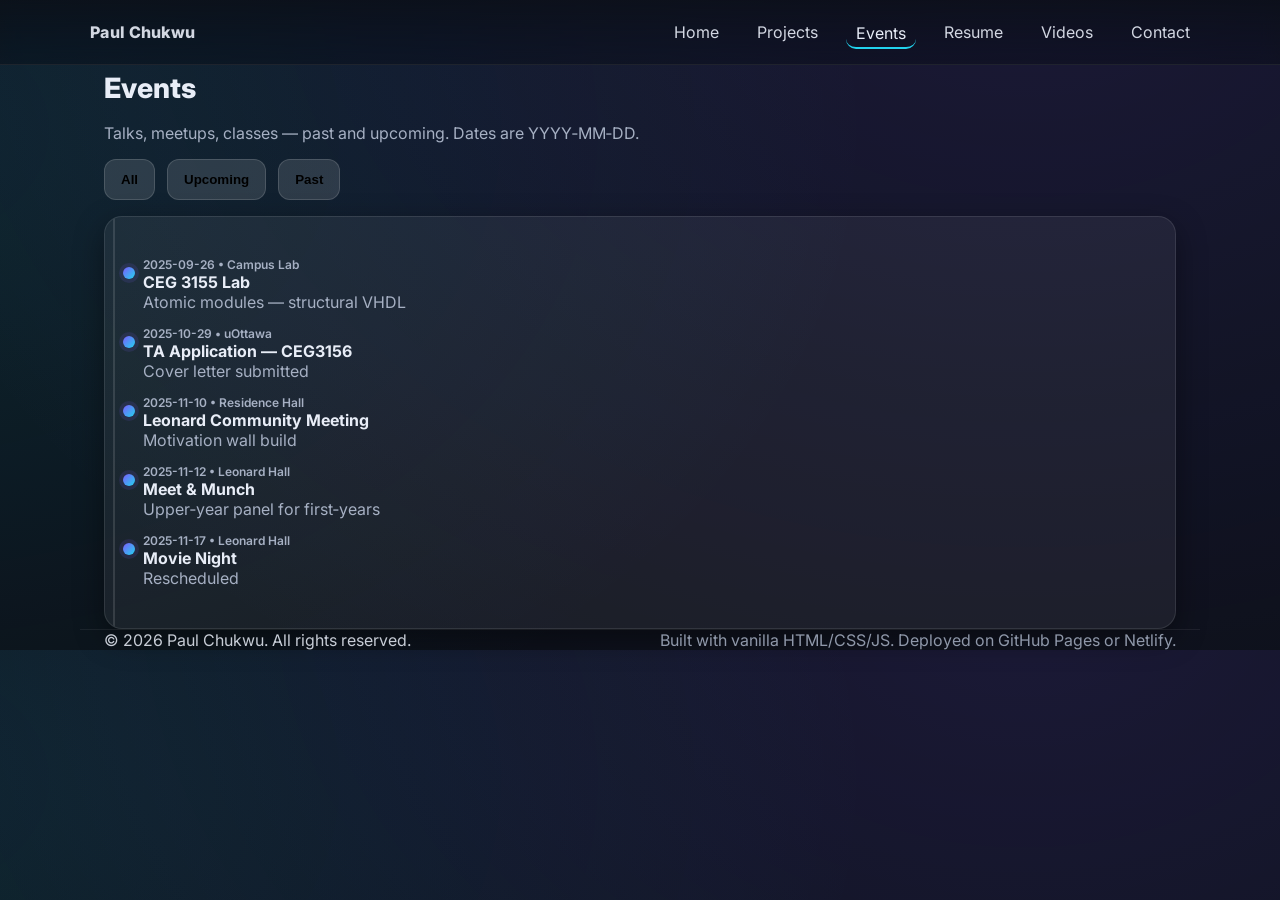
==== events.html @ cbbdbb0c "Add files via upload" ====
<!DOCTYPE html>
<html lang="en">
<head>
  <meta charset="utf-8" />
  <meta name="viewport" content="width=device-width, initial-scale=1" />
  <title>Paul Chukwu — Events</title>
  <meta name="description" content="Talks, meetups, classes — past and upcoming." />
  <link rel="preconnect" href="https://fonts.googleapis.com">
  <link rel="preconnect" href="https://fonts.gstatic.com" crossorigin>
  <link href="https://fonts.googleapis.com/css2?family=Inter:wght@300;400;500;600;700;800;900&display=swap" rel="stylesheet">
  <link rel="stylesheet" href="styles.css">
</head>
<body>
  <nav class="nav">
    <div class="container nav-inner">
<a class="brand" href="index.html" aria-label="Paul Chukwu — Home">
  <img class="logo" src="assets/Logo/PaulsLogo.png" alt="" />
  <span>Paul Chukwu</span>
</a>
      <div class="nav-links">
        <a href="index.html" data-tab="home">Home</a>
        <a href="projects.html" data-tab="projects">Projects</a>
        <a href="events.html" data-tab="events">Events</a>
        <a href="resume.html" data-tab="resume">Resume</a>
        <a href="videos.html" data-tab="videos">Videos</a>
        <a class="cta" href="mailto:paul.chukwu@example.com">Contact</a>
      </div>
    </div>
  </nav>

<section class="container">
  <h2 class="section-title">Events</h2>
  <p class="muted">Talks, meetups, classes — past and upcoming. Dates are YYYY‑MM‑DD.</p>
  <div style="display:flex;gap:12px;flex-wrap:wrap;margin:10px 0 16px">
    <button class="btn" id="showAll">All</button>
    <button class="btn" id="showUpcoming">Upcoming</button>
    <button class="btn" id="showPast">Past</button>
  </div>
  <div class="card"><div class="card-inner timeline" id="timeline"></div></div>
</section>

  <footer class="container">
    <div style="display:flex;justify-content:space-between;gap:12px;flex-wrap:wrap">
      <div>© <span id="year"></span> Paul Chukwu. All rights reserved.</div>
      <div class="muted">Built with vanilla HTML/CSS/JS. Deployed on GitHub Pages or Netlify.</div>
    </div>
  </footer>
  <script src="script.js"></script>
</body>
</html>
---- styles.css ----
:root{
  --bg:#0b0f17; --panel:rgba(255,255,255,.06); --panel-strong:rgba(255,255,255,.12);
  --text:#e8edf7; --muted:#a6b0c3; --brand:#7c5cff; --brand2:#22d3ee;
  --radius:18px; --blur:10px; --shadow:0 10px 30px rgba(0,0,0,.4);
}
*{box-sizing:border-box}
body{
  margin:0;
  font-family:Inter,system-ui,-apple-system,Segoe UI,Roboto,Arial,Helvetica,sans-serif;
  color:var(--text);
  background:
    radial-gradient(1200px 900px at 80% -10%, rgba(124,92,255,.14), transparent),
    radial-gradient(1000px 700px at -10% 20%, rgba(34,211,238,.12), transparent),
    var(--bg);
}
.container{max-width:1120px;margin-inline:auto;padding:0 24px}
a{color:inherit;text-decoration:none}

/* NAV */
.nav{
  position:sticky;top:0;z-index:40;
  backdrop-filter:saturate(140%) blur(var(--blur));
  background:linear-gradient(180deg, rgba(11,15,23,.85), rgba(11,15,23,.55));
  border-bottom:1px solid rgba(255,255,255,.08);
}
.nav-inner{display:flex;align-items:center;justify-content:space-between;padding:14px 0}
.brand{display:flex;gap:12px;align-items:center;font-weight:800;letter-spacing:.3px}
.logo{
  width:36px;height:36px;border-radius:12px;
  background:linear-gradient(135deg,var(--brand),var(--brand2));
  box-shadow:inset 0 0 20px rgba(255,255,255,.18),0 6px 16px rgba(124,92,255,.35)
}
.nav-links{display:flex;gap:18px;align-items:center}
.nav a{opacity:.9}
.nav a.active{
  opacity:1;
  border-bottom:2px solid var(--brand2);
  padding-bottom:4px;
}

/* Nav tabs hover highlight + focus */
.nav-links a{
  padding:8px 10px;
  border-radius:10px;
  transition:background .18s ease, color .18s ease, transform .18s ease;
}
.nav-links a:hover,
.nav-links a:focus-visible{
  background:rgba(255,255,255,.10);
}

/* LAYOUT */
.hero{padding:64px 0 40px}
.card{
  background:var(--panel);
  border:1px solid rgba(255,255,255,.10);
  border-radius:var(--radius);
  box-shadow:var(--shadow);
  overflow:hidden
}
.card-inner{padding:26px}
.pill{
  display:inline-flex;gap:8px;align-items:center;padding:8px 12px;border-radius:999px;
  background:rgba(124,92,255,.15);border:1px solid rgba(124,92,255,.35);font-weight:600;color:#d9d3ff
}
.big-title{font-size:42px;line-height:1.1;margin:14px 0 10px;font-weight:900}
.muted{color:var(--muted)}
section{scroll-margin-top:80px;padding:30px 0}
.section-title{font-size:28px;margin:6px 0 18px;font-weight:800}
.grid{display:grid;gap:18px}

/* BUTTONS (with hover effects) */
.btn{
  padding:12px 16px;
  border-radius:12px;
  border:1px solid rgba(255,255,255,.14);
  background:var(--panel-strong);
  font-weight:700;
  transition:
    transform .18s ease,
    box-shadow .18s ease,
    backgroun .18s ease,
    border-color .18s ease,
    filter .18s ease;
}
.btn.primary{
  background:linear-gradient(135deg,var(--brand),var(--brand2));
  color:#081018;border:none
}
.btn:hover,
.btn:focus-visible{
  transform:translateY(-2px);
  box-shadow:0 12px 28px rgba(124,92,255,.30);
  border-color:rgba(255,255,255,.25);
}
.btn:not(.primary):hover,
.btn:not(.primary):focus-visible{
  background:rgba(255,255,255,.16);
}
.btn.primary:hover,
.btn.primary:focus-visible{
  filter:saturate(1.12) brightness(1.06);
  box-shadow:0 16px 34px rgba(124,92,255,.38);
}
/* Keyboard focus ring for buttons & tabs */
.btn:focus-visible,
.nav-links a:focus-visible{
  outline:2px solid var(--brand2);
  outline-offset:2px;
}

/* Optional: group hover for button strips */
.btn-strip{
  border-radius:14px;
  transition:background .18s ease, box-shadow .18s ease, padding .18s ease;
  padding:0;
}
.btn-strip:hover{
  background:rgba(255,255,255,.06);
  box-shadow:inset 0 0 0 1px rgba(255,255,255,.10);
  padding:8px;
}
.btn-strip:hover .btn{ transform:translateY(-1px); }

/* PROJECTS */
.project-grid{grid-template-columns:repeat(3,minmax(0,1fr))}
.project .media{
  aspect-ratio:16/10;
  background:linear-gradient(135deg, rgba(124,92,255,.25), rgba(34,211,238,.22));
  border-bottom:1px solid rgba(255,255,255,.08)
}
.tag{
  font-size:12px;padding:6px 10px;border-radius:999px;
  background:rgba(255,255,255,.08);border:1px solid rgba(255,255,255,.10);margin-right:8px
}

/* EVENTS (timeline) */
.timeline{position:relative;padding-left:20px}
.timeline:before{
  content:"";position:absolute;left:8px;top:0;bottom:0;width:2px;background:rgba(255,255,255,.12)
}
.event{position:relative;margin:14px 0;padding-left:18px}
.event:before{
  content:"";position:absolute;left:-2px;top:10px;width:12px;height:12px;border-radius:50%;
  background:linear-gradient(135deg,var(--brand),var(--brand2));
  box-shadow:0 0 0 4px rgba(124,92,255,.12)
}
.event .when{font-size:12px;color:var(--muted);font-weight:600}

/* RESUME */
.two-col{display:grid;grid-template-columns:1.2fr .8fr;gap:18px}
.resume-list{display:grid;gap:10px}
.resume-item{
  padding:14px;border-radius:14px;background:var(--panel);border:1px solid rgba(255,255,255,.12)
}


/* VIDEO */
.video-wrap{
  position:relative;aspect-ratio:16/9;border-radius:16px;overflow:hidden;border:1px solid rgba(255,255,255,.12)
}
.video-wrap iframe{width:100%;height:100%;border:0}

/* FOOTER */
footer{opacity:.85;padding:28px 0;border-top:1px solid rgba(255,255,255,.08)}

/* RESPONSIVE */
@media (max-width:980px){
  .two-col{grid-template-columns:1fr}
  .project-grid{grid-template-columns:repeat(2,minmax(0,1fr))}
  .big-title{font-size:36px}
}
@media (max-width:640px){
  .project-grid{grid-template-columns:1fr}
  .big-title{font-size:32px}
}
/* === Skills page padding tweaks === */
.skills-page .card-inner { padding: 40px; }            /* was 26px */
.skills-page .resume-item { padding: 1px; }
.skills-page .resume-item { padding-top: 10px; } 
.skills-page .resume-item { padding-bottom: 15px; }            /* was 14px */
.skills-page .section-title { padding-top: 10px; }       /* add space above title */
.skills-page section { padding: 40px 0; }               /* top/bottom for each section */
.skills-page .btn-strip { padding: 12px; }              /* the button group under hero */
.skills-page .muted { padding: 4px 0; }   

.skills-page #interests .card-inner { padding: 28px;  }
.skills-page #skills .resume-item{ padding-left: 15px; }
.skills-page #skills .card-inner { padding: 28px;  }
.skills-page #interests .resume-item{ padding: 2px; font-size: 40px;  }
.skills-page #interests .resume-list{ padding: 28px; font-size: 50px;  }
.skills-page #interests .resume-list{ padding: 28px; font-size: 50px;  }
.skills-page #skills .muted{ padding-top: 15px; }
.skills-page #awards .resume-item{ padding-left:  15px; }
.skills-page #awards .resume-item{ padding-top:  15px; }
.skills-page #contact .card-inner { padding: 18px;  }
.skills-page #contact .resume-item{ padding:  15px; }



.flex-container {
  display: flex;
  flex-wrap: wrap; /* Allows items to wrap to new lines */
  justify-content: space-around; /* Distributes space around items */
  align-items: flex-start; /* Aligns items at the start of the cross axis */
}

.flex-item {
  flex: 1 1 200px; /* shorthand for flex-grow, flex-shrink, flex-basis */
  /* This means items can grow, shrink, and have a preferred width of 200px */
  padding: 15px;
  margin: 10px;
  background-color: lightblue;
  text-align: center;
}
.project-card {
  display: block;          /* makes the whole card clickable */
  text-decoration: none;   /* optional: remove underline */
  cursor: pointer;
}
/* Header layout already looks good; just style the brand/logo */
.brand {
  display: inline-flex;
  align-items: center;
  gap: 10px;
  text-decoration: none;     /* remove underline on the brand link */
  color: inherit;            /* keep your current text color */
}

.logo {
  height: 32px;              /* adjust as needed (24–48px is common) */
  width: auto;
  display: block;
}

/* Optional: shrink on very small screens */
@media (max-width: 420px) {
  .logo { height: 28px; }
  .brand span { font-size: 0.95rem; font-weight: 700; }
}
.gymPhotos {
  height: 300px;              /* adjust as needed (24–48px is common) */
  width: auto;
  display: block;
}

/* Optional: shrink on very small screens */
@media (max-width: 100px) {
  .gymPhotos { height: 30px; }
  .brand span { font-size: 1rem; font-weight: 100; }
}
.gym-Container{
  display: flex;
  justify-content: flex-start;
  flex-wrap: wrap;            /* allow items to wrap instead of overflowing */
  gap: 16px;
  width: 100%;                /* stay within the parent width */
  min-width: 0;               /* important for flex children to shrink */
}

/* Children: allow shrinking and set a base size */
.gym-Container > * {
  flex: 1 1 300px;            /* grows, shrinks, preferred width */
  min-width: 0;               /* prevents overflow from long content */
}

/* Hide any `.title` that has no text/content */
.resume-item .title:empty { display: none; }

/* Also kill default margins so anchors/divs with .title don’t add spacing */
.resume-item .title { margin: 0; }
/* Thumbnail container */
.media {
  aspect-ratio: 16 / 9;     /* consistent card height */
  width: 100%;
  overflow: hidden;
  border-radius: 10px;
  background: #0c0c0c;      /* fallback while loading */
}

/* Image fills and crops nicely */
.project-img {
  width: 100%;
  height: 100%;
  display: block;
  object-fit: cover;
  object-position: center;
  transition: transform .25s ease;
}

/* subtle hover polish (optional) */
.card.project:hover .project-img { transform: scale(1.02); }
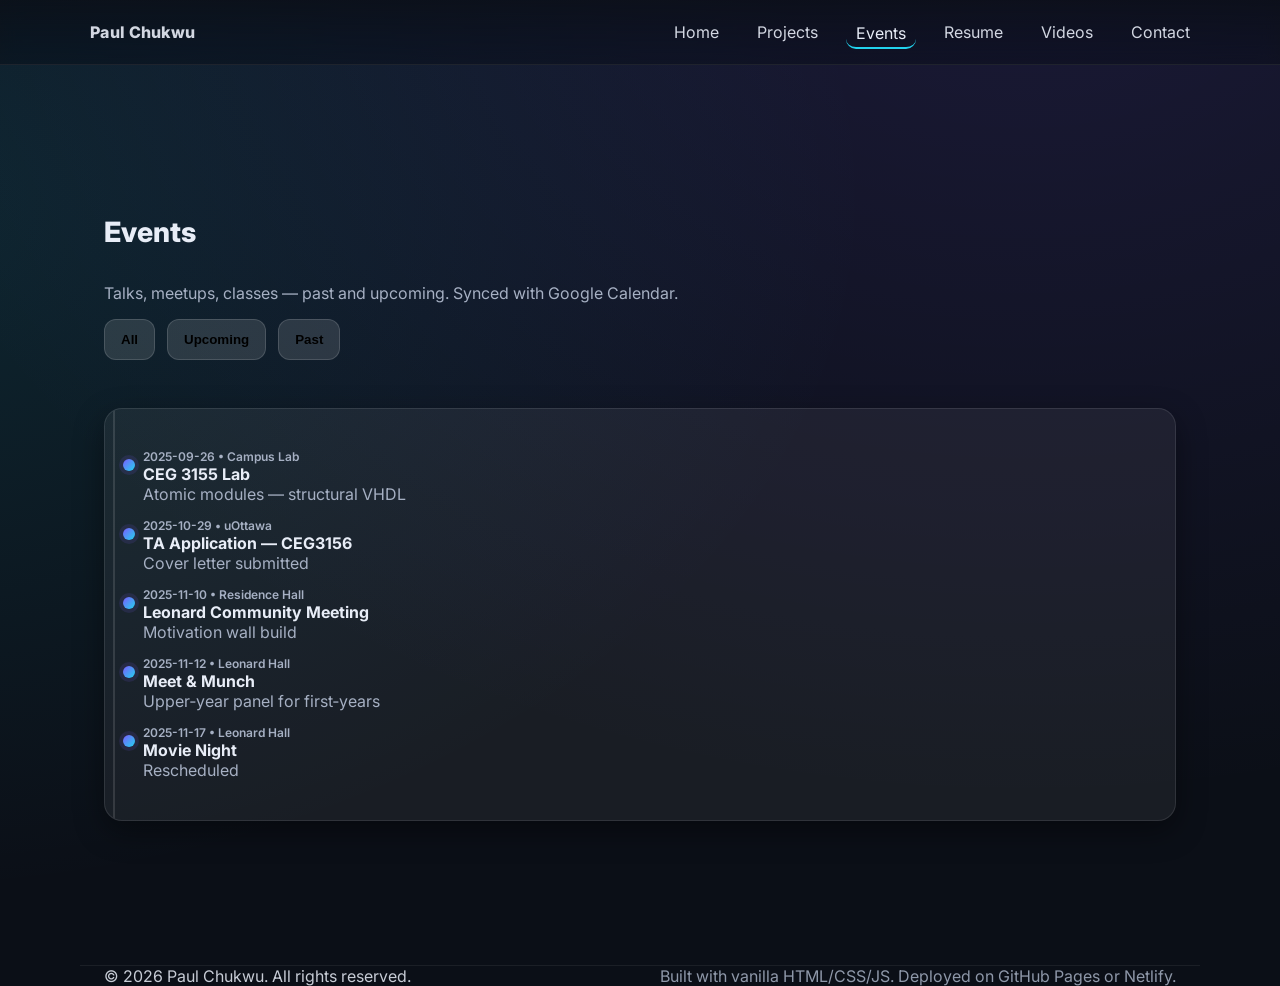
==== commit 631af17a: "Add files via upload" ====
--- a/events.html
+++ b/events.html
@@ -9,6 +9,7 @@
   <link rel="preconnect" href="https://fonts.gstatic.com" crossorigin>
   <link href="https://fonts.googleapis.com/css2?family=Inter:wght@300;400;500;600;700;800;900&display=swap" rel="stylesheet">
   <link rel="stylesheet" href="styles.css">
+  <script src="https://apis.google.com/js/client.js"></script>
 </head>
 <body>
   <nav class="nav">
@@ -30,13 +31,15 @@
 
 <section class="container">
   <h2 class="section-title">Events</h2>
-  <p class="muted">Talks, meetups, classes — past and upcoming. Dates are YYYY‑MM‑DD.</p>
-  <div style="display:flex;gap:12px;flex-wrap:wrap;margin:10px 0 16px">
+  <p class="muted">Talks, meetups, classes — past and upcoming. Synced with Google Calendar.</p>
+  <div class="filter-controls">
     <button class="btn" id="showAll">All</button>
     <button class="btn" id="showUpcoming">Upcoming</button>
     <button class="btn" id="showPast">Past</button>
   </div>
-  <div class="card"><div class="card-inner timeline" id="timeline"></div></div>
+  <div class="card"><div class="card-inner timeline" id="timeline">
+    <div class="loading-spinner">Loading events...</div>
+  </div></div>
 </section>
 
   <footer class="container">
@@ -46,5 +49,6 @@
     </div>
   </footer>
   <script src="script.js"></script>
+  <script src="calendar.js"></script>
 </body>
 </html>
--- a/styles.css
+++ b/styles.css
@@ -51,7 +51,13 @@
 }
 
 /* LAYOUT */
-.hero{padding:64px 0 40px}
+.hero{
+  min-height:100vh;
+  display:flex;
+  align-items:center;
+  justify-content:center;
+  padding:80px 0;
+}
 .card{
   background:var(--panel);
   border:1px solid rgba(255,255,255,.10);
@@ -66,7 +72,14 @@
 }
 .big-title{font-size:42px;line-height:1.1;margin:14px 0 10px;font-weight:900}
 .muted{color:var(--muted)}
-section{scroll-margin-top:80px;padding:30px 0}
+section{
+  scroll-margin-top:80px;
+  min-height:100vh;
+  display:flex;
+  flex-direction:column;
+  justify-content:center;
+  padding:80px 0;
+}
 .section-title{font-size:28px;margin:6px 0 18px;font-weight:800}
 .grid{display:grid;gap:18px}
 
@@ -124,15 +137,69 @@
 .btn-strip:hover .btn{ transform:translateY(-1px); }
 
 /* PROJECTS */
-.project-grid{grid-template-columns:repeat(3,minmax(0,1fr))}
-.project .media{
-  aspect-ratio:16/10;
-  background:linear-gradient(135deg, rgba(124,92,255,.25), rgba(34,211,238,.22));
-  border-bottom:1px solid rgba(255,255,255,.08)
-}
-.tag{
-  font-size:12px;padding:6px 10px;border-radius:999px;
-  background:rgba(255,255,255,.08);border:1px solid rgba(255,255,255,.10);margin-right:8px
+.projects-section {
+  display: flex;
+  flex-direction: column;
+  justify-content: center;
+  min-height: 100vh;
+  padding: 80px 0;
+  scroll-margin-top: 80px;
+}
+
+.projects-header {
+  margin-bottom: 40px;
+}
+
+.filter-controls {
+  display: flex;
+  gap: 12px;
+  flex-wrap: wrap;
+  margin-bottom: 48px;
+}
+
+.project-grid {
+  grid-template-columns: repeat(3, minmax(0, 1fr));
+  gap: 24px;
+}
+
+.project {
+  transition: all 0.3s ease;
+  display: flex;
+  flex-direction: column;
+  height: 100%;
+}
+
+.project:hover {
+  transform: translateY(-4px);
+  border-color: rgba(255, 255, 255, 0.20);
+  background: var(--panel-strong);
+}
+
+.project .media {
+  aspect-ratio: 16/10;
+  background: linear-gradient(135deg, rgba(124,92,255,.25), rgba(34,211,238,.22));
+  border-bottom: 1px solid rgba(255,255,255,.08);
+  flex-shrink: 0;
+}
+
+.project .body {
+  flex-grow: 1;
+  display: flex;
+  flex-direction: column;
+}
+
+.project .body .muted {
+  flex-grow: 1;
+}
+
+.tag {
+  font-size: 11px;
+  padding: 6px 10px;
+  border-radius: 999px;
+  background: rgba(255,255,255,.08);
+  border: 1px solid rgba(255,255,255,.10);
+  margin-right: 8px;
+  white-space: nowrap;
 }
 
 /* EVENTS (timeline) */
@@ -163,17 +230,23 @@
 .video-wrap iframe{width:100%;height:100%;border:0}
 
 /* FOOTER */
-footer{opacity:.85;padding:28px 0;border-top:1px solid rgba(255,255,255,.08)}
+footer{
+  opacity:.85;
+  padding:28px 0;
+  border-top:1px solid rgba(255,255,255,.08)
+}
 
 /* RESPONSIVE */
 @media (max-width:980px){
   .two-col{grid-template-columns:1fr}
-  .project-grid{grid-template-columns:repeat(2,minmax(0,1fr))}
+  .project-grid{grid-template-columns:repeat(2,minmax(0,1fr));gap:20px}
   .big-title{font-size:36px}
 }
 @media (max-width:640px){
-  .project-grid{grid-template-columns:1fr}
+  .project-grid{grid-template-columns:1fr;gap:16px}
   .big-title{font-size:32px}
+  .projects-section { padding: 60px 0; }
+  .filter-controls { margin-bottom: 32px; }
 }
 /* === Skills page padding tweaks === */
 .skills-page .card-inner { padding: 40px; }            /* was 26px */
@@ -265,10 +338,66 @@
   min-width: 0;               /* prevents overflow from long content */
 }
 
+/* === GALLERY SECTION (About Me) === */
+.gallery-grid {
+  display: grid;
+  gap: 32px;
+  width: 100%;
+}
+
+.gallery-section {
+  background: var(--panel);
+  border: 1px solid rgba(255, 255, 255, 0.10);
+  border-radius: var(--radius);
+  padding: 24px;
+  transition: all 0.3s ease;
+}
+
+.gallery-section:hover {
+  background: var(--panel-strong);
+  border-color: rgba(255, 255, 255, 0.15);
+}
+
+.gallery-title {
+  font-size: 18px;
+  font-weight: 700;
+  margin: 0 0 16px 0;
+  color: var(--text);
+}
+
+.photo-grid {
+  display: grid;
+  grid-template-columns: repeat(auto-fit, minmax(200px, 1fr));
+  gap: 12px;
+  width: 100%;
+}
+
+.photo-item {
+  position: relative;
+  aspect-ratio: 1 / 1;
+  overflow: hidden;
+  border-radius: 12px;
+  background: rgba(0, 0, 0, 0.4);
+  border: 1px solid rgba(255, 255, 255, 0.08);
+}
+
+.photo-item img {
+  width: 100%;
+  height: 100%;
+  object-fit: cover;
+  object-position: center;
+  display: block;
+  transition: transform 0.3s ease;
+}
+
+.photo-item:hover img {
+  transform: scale(1.05);
+}
+
 /* Hide any `.title` that has no text/content */
 .resume-item .title:empty { display: none; }
 
-/* Also kill default margins so anchors/divs with .title don’t add spacing */
+/* Also kill default margins so anchors/divs with .title don't add spacing */
 .resume-item .title { margin: 0; }
 /* Thumbnail container */
 .media {
@@ -291,3 +420,233 @@
 
 /* subtle hover polish (optional) */
 .card.project:hover .project-img { transform: scale(1.02); }
+
+/* === PROJECT DETAIL PAGE STYLES === */
+.project-header {
+  margin-bottom: 24px;
+}
+
+.project-header h1 {
+  margin-bottom: 12px;
+}
+
+.feature-list {
+  list-style: none;
+  padding: 0;
+  margin: 12px 0;
+}
+
+.feature-list li {
+  padding: 8px 0;
+  padding-left: 24px;
+  position: relative;
+  color: var(--text);
+}
+
+.feature-list li:before {
+  content: "→";
+  position: absolute;
+  left: 0;
+  color: var(--brand2);
+  font-weight: bold;
+}
+
+.tech-stack {
+  display: grid;
+  grid-template-columns: repeat(auto-fit, minmax(160px, 1fr));
+  gap: 16px;
+  margin: 16px 0;
+}
+
+.tech-item {
+  padding: 16px;
+  background: rgba(255, 255, 255, 0.04);
+  border: 1px solid rgba(255, 255, 255, 0.08);
+  border-radius: 10px;
+  text-align: center;
+}
+
+.tech-item strong {
+  display: block;
+  margin-bottom: 8px;
+  color: var(--brand2);
+}
+
+.challenge-item {
+  margin-bottom: 8px;
+}
+
+.challenge-item h4 {
+  margin: 0 0 8px 0;
+  color: var(--text);
+  font-size: 16px;
+}
+
+.results-grid {
+  display: grid;
+  grid-template-columns: repeat(auto-fit, minmax(140px, 1fr));
+  gap: 20px;
+  margin: 16px 0;
+}
+
+.result-item {
+  text-align: center;
+  padding: 20px;
+  background: linear-gradient(135deg, rgba(124,92,255,.08), rgba(34,211,238,.08));
+  border: 1px solid rgba(255, 255, 255, 0.08);
+  border-radius: 12px;
+  transition: all 0.3s ease;
+}
+
+.result-item:hover {
+  background: linear-gradient(135deg, rgba(124,92,255,.15), rgba(34,211,238,.15));
+  border-color: rgba(255, 255, 255, 0.12);
+}
+
+.result-number {
+  font-size: 28px;
+  font-weight: 900;
+  background: linear-gradient(135deg, var(--brand), var(--brand2));
+  -webkit-background-clip: text;
+  -webkit-text-fill-color: transparent;
+  background-clip: text;
+  margin-bottom: 8px;
+}
+
+.result-label {
+  font-size: 12px;
+  color: var(--muted);
+  font-weight: 600;
+  text-transform: uppercase;
+  letter-spacing: 0.5px;
+}
+
+/* === IMAGE MODAL === */
+.modal {
+  display: none;
+  position: fixed;
+  z-index: 1000;
+  left: 0;
+  top: 0;
+  width: 100%;
+  height: 100%;
+  background: rgba(11, 15, 23, 0.95);
+  -webkit-backdrop-filter: blur(4px);
+  backdrop-filter: blur(4px);
+  animation: fadeIn 0.2s ease;
+}
+
+@keyframes fadeIn {
+  from { opacity: 0; }
+  to { opacity: 1; }
+}
+
+.modal-content {
+  margin: auto;
+  display: block;
+  width: 90%;
+  max-width: 900px;
+  max-height: 85vh;
+  object-fit: contain;
+  position: absolute;
+  top: 50%;
+  left: 50%;
+  transform: translate(-50%, -50%);
+  border-radius: 12px;
+  box-shadow: 0 20px 60px rgba(0,0,0,0.6);
+  animation: zoomIn 0.3s ease;
+}
+
+@keyframes zoomIn {
+  from {
+    transform: translate(-50%, -50%) scale(0.9);
+    opacity: 0;
+  }
+  to {
+    transform: translate(-50%, -50%) scale(1);
+    opacity: 1;
+  }
+}
+
+#caption {
+  margin: auto;
+  display: block;
+  width: 90%;
+  max-width: 900px;
+  text-align: center;
+  color: var(--muted);
+  padding: 16px;
+  position: absolute;
+  bottom: 20px;
+  left: 50%;
+  transform: translateX(-50%);
+}
+
+.modal-close {
+  position: absolute;
+  top: 20px;
+  right: 32px;
+  color: var(--text);
+  font-size: 40px;
+  font-weight: bold;
+  cursor: pointer;
+  transition: color 0.2s ease;
+  z-index: 1001;
+}
+
+.modal-close:hover,
+.modal-close:focus {
+  color: var(--brand2);
+}
+
+.photo-item.clickable img {
+  cursor: pointer;
+  transition: all 0.3s ease;
+}
+
+.photo-item.clickable:hover img {
+  transform: scale(1.08);
+  box-shadow: 0 10px 30px rgba(124,92,255,0.3);
+}
+
+/* === VIDEO GALLERY === */
+.video-gallery {
+  display: grid;
+  grid-template-columns: repeat(auto-fit, minmax(300px, 1fr));
+  gap: 20px;
+  width: 100%;
+}
+
+.video-item {
+  position: relative;
+  overflow: hidden;
+  border-radius: 12px;
+  background: rgba(0, 0, 0, 0.4);
+  border: 1px solid rgba(255, 255, 255, 0.08);
+  transition: all 0.3s ease;
+}
+
+.video-item:hover {
+  border-color: rgba(255, 255, 255, 0.15);
+  background: rgba(0, 0, 0, 0.6);
+}
+
+.video-item video {
+  width: 100%;
+  height: auto;
+  display: block;
+}
+
+/* === LOADING SPINNER === */
+.loading-spinner {
+  text-align: center;
+  padding: 40px 20px;
+  color: var(--muted);
+  font-weight: 500;
+  animation: pulse 1.5s ease-in-out infinite;
+}
+
+@keyframes pulse {
+  0%, 100% { opacity: 0.6; }
+  50% { opacity: 1; }
+}
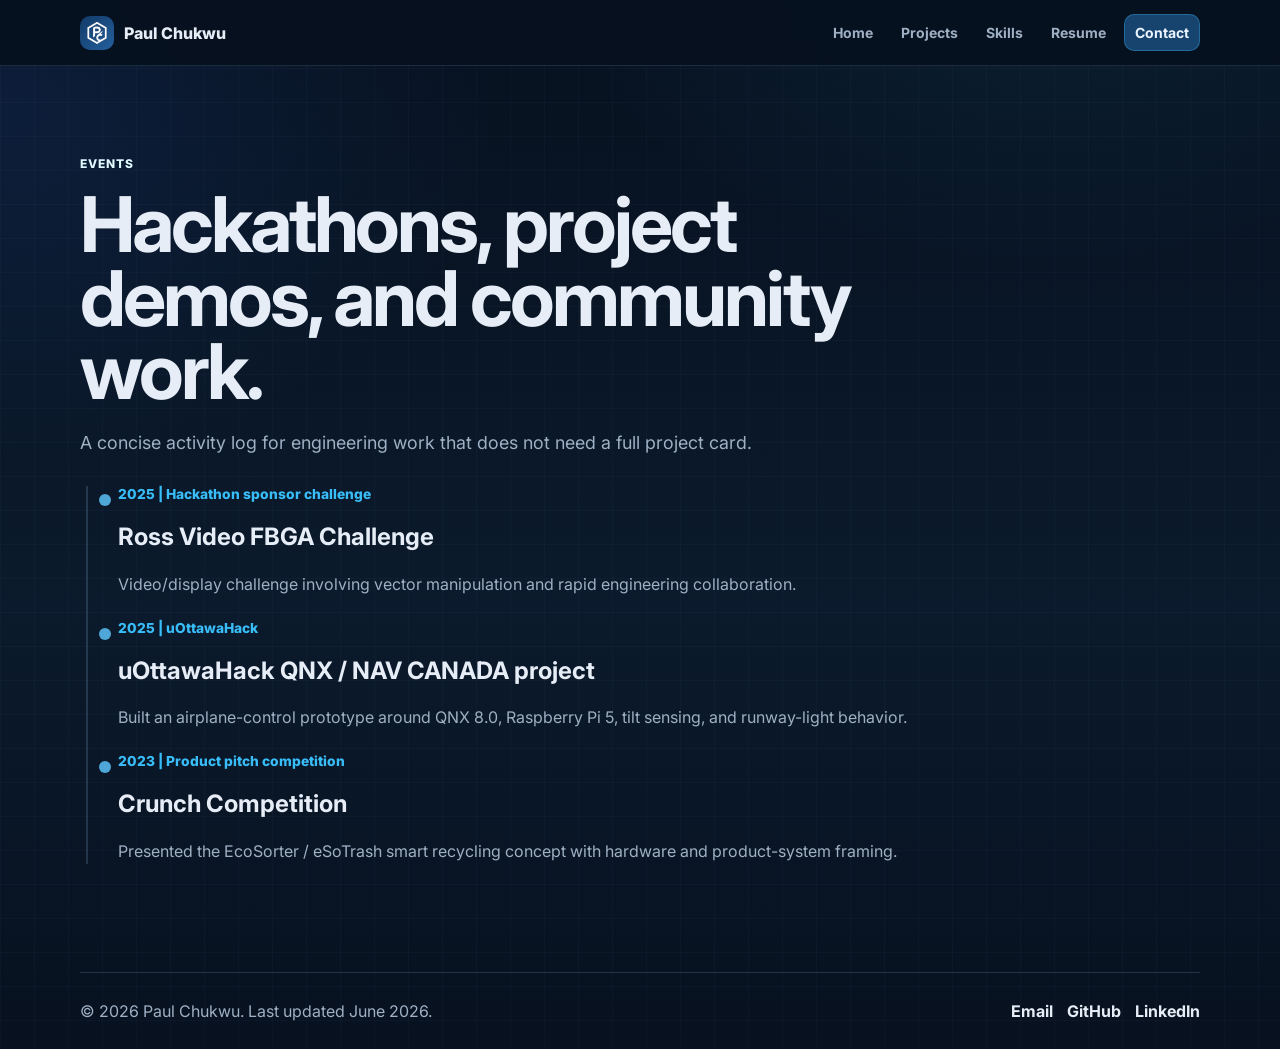
==== commit d2fb920c: "new Update" ====
--- a/events.html
+++ b/events.html
@@ -3,52 +3,51 @@
 <head>
   <meta charset="utf-8" />
   <meta name="viewport" content="width=device-width, initial-scale=1" />
-  <title>Paul Chukwu — Events</title>
-  <meta name="description" content="Talks, meetups, classes — past and upcoming." />
+  <title>Paul Chukwu | Events</title>
+  <meta name="description" content="Selected talks, hackathons, community events, and engineering activities for Paul Chukwu." />
   <link rel="preconnect" href="https://fonts.googleapis.com">
   <link rel="preconnect" href="https://fonts.gstatic.com" crossorigin>
   <link href="https://fonts.googleapis.com/css2?family=Inter:wght@300;400;500;600;700;800;900&display=swap" rel="stylesheet">
   <link rel="stylesheet" href="styles.css">
-  <script src="https://apis.google.com/js/client.js"></script>
 </head>
 <body>
   <nav class="nav">
     <div class="container nav-inner">
-<a class="brand" href="index.html" aria-label="Paul Chukwu — Home">
-  <img class="logo" src="assets/Logo/PaulsLogo.png" alt="" />
-  <span>Paul Chukwu</span>
-</a>
-      <div class="nav-links">
+      <a class="brand" href="index.html" aria-label="Paul Chukwu home">
+        <img class="logo" src="assets/Logo/PaulsLogo.png" alt="" />
+        <span>Paul Chukwu</span>
+      </a>
+      <div class="nav-links" aria-label="Primary navigation">
         <a href="index.html" data-tab="home">Home</a>
         <a href="projects.html" data-tab="projects">Projects</a>
-        <a href="events.html" data-tab="events">Events</a>
+        <a href="skills.html" data-tab="skills">Skills</a>
         <a href="resume.html" data-tab="resume">Resume</a>
-        <a href="videos.html" data-tab="videos">Videos</a>
-        <a class="cta" href="mailto:paul.chukwu@example.com">Contact</a>
+        <a class="cta" href="mailto:paul.chukwu.official@gmail.com">Contact</a>
       </div>
     </div>
   </nav>
 
-<section class="container">
-  <h2 class="section-title">Events</h2>
-  <p class="muted">Talks, meetups, classes — past and upcoming. Synced with Google Calendar.</p>
-  <div class="filter-controls">
-    <button class="btn" id="showAll">All</button>
-    <button class="btn" id="showUpcoming">Upcoming</button>
-    <button class="btn" id="showPast">Past</button>
-  </div>
-  <div class="card"><div class="card-inner timeline" id="timeline">
-    <div class="loading-spinner">Loading events...</div>
-  </div></div>
-</section>
+  <main>
+    <section class="container">
+      <div class="section-heading">
+        <span class="eyebrow">Events</span>
+        <h1 class="big-title">Hackathons, project demos, and community work.</h1>
+        <p class="lead">A concise activity log for engineering work that does not need a full project card.</p>
+      </div>
+      <div class="timeline professional-timeline" id="timeline"></div>
+    </section>
+  </main>
 
   <footer class="container">
-    <div style="display:flex;justify-content:space-between;gap:12px;flex-wrap:wrap">
-      <div>© <span id="year"></span> Paul Chukwu. All rights reserved.</div>
-      <div class="muted">Built with vanilla HTML/CSS/JS. Deployed on GitHub Pages or Netlify.</div>
+    <div class="footer-inner">
+      <div>&copy; <span id="year"></span> Paul Chukwu. Last updated June 2026.</div>
+      <div class="footer-links">
+        <a href="mailto:paul.chukwu.official@gmail.com">Email</a>
+        <a href="https://github.com/skubzy" target="_blank" rel="noopener">GitHub</a>
+        <a href="https://www.linkedin.com/in/paul-chukwu-a49b9a227/" target="_blank" rel="noopener">LinkedIn</a>
+      </div>
     </div>
   </footer>
   <script src="script.js"></script>
-  <script src="calendar.js"></script>
 </body>
 </html>
--- a/styles.css
+++ b/styles.css
@@ -1,652 +1,578 @@
-
-:root{
-  --bg:#0b0f17; --panel:rgba(255,255,255,.06); --panel-strong:rgba(255,255,255,.12);
-  --text:#e8edf7; --muted:#a6b0c3; --brand:#7c5cff; --brand2:#22d3ee;
-  --radius:18px; --blur:10px; --shadow:0 10px 30px rgba(0,0,0,.4);
-}
-*{box-sizing:border-box}
-body{
-  margin:0;
-  font-family:Inter,system-ui,-apple-system,Segoe UI,Roboto,Arial,Helvetica,sans-serif;
-  color:var(--text);
+:root {
+  --bg: #07111f;
+  --bg2: #0b1a2c;
+  --panel: rgba(10, 30, 50, 0.72);
+  --panel-strong: rgba(15, 43, 70, 0.86);
+  --line: rgba(130, 169, 205, 0.22);
+  --text: #e6edf6;
+  --muted: #9fb0c4;
+  --brand: #2f6fed;
+  --brand2: #38bdf8;
+  --success: #66d9c4;
+  --radius: 14px;
+  --shadow: 0 18px 48px rgba(0, 0, 0, 0.42);
+}
+
+* { box-sizing: border-box; }
+
+html { scroll-behavior: smooth; }
+
+body {
+  margin: 0;
+  font-family: Inter, system-ui, -apple-system, BlinkMacSystemFont, "Segoe UI", sans-serif;
+  color: var(--text);
   background:
-    radial-gradient(1200px 900px at 80% -10%, rgba(124,92,255,.14), transparent),
-    radial-gradient(1000px 700px at -10% 20%, rgba(34,211,238,.12), transparent),
-    var(--bg);
-}
-.container{max-width:1120px;margin-inline:auto;padding:0 24px}
-a{color:inherit;text-decoration:none}
-
-/* NAV */
-.nav{
-  position:sticky;top:0;z-index:40;
-  backdrop-filter:saturate(140%) blur(var(--blur));
-  background:linear-gradient(180deg, rgba(11,15,23,.85), rgba(11,15,23,.55));
-  border-bottom:1px solid rgba(255,255,255,.08);
-}
-.nav-inner{display:flex;align-items:center;justify-content:space-between;padding:14px 0}
-.brand{display:flex;gap:12px;align-items:center;font-weight:800;letter-spacing:.3px}
-.logo{
-  width:36px;height:36px;border-radius:12px;
-  background:linear-gradient(135deg,var(--brand),var(--brand2));
-  box-shadow:inset 0 0 20px rgba(255,255,255,.18),0 6px 16px rgba(124,92,255,.35)
-}
-.nav-links{display:flex;gap:18px;align-items:center}
-.nav a{opacity:.9}
-.nav a.active{
-  opacity:1;
-  border-bottom:2px solid var(--brand2);
-  padding-bottom:4px;
-}
-
-/* Nav tabs hover highlight + focus */
-.nav-links a{
-  padding:8px 10px;
-  border-radius:10px;
-  transition:background .18s ease, color .18s ease, transform .18s ease;
-}
+    linear-gradient(rgba(130, 169, 205, 0.035) 1px, transparent 1px),
+    linear-gradient(90deg, rgba(130, 169, 205, 0.035) 1px, transparent 1px),
+    radial-gradient(900px 620px at 82% -10%, rgba(56, 189, 248, 0.10), transparent 60%),
+    radial-gradient(860px 620px at 0% 10%, rgba(47, 111, 237, 0.12), transparent 58%),
+    linear-gradient(180deg, var(--bg) 0%, var(--bg2) 58%, #07111f 100%);
+  background-size: 34px 34px, 34px 34px, auto, auto, auto;
+}
+
+a { color: inherit; text-decoration: none; }
+
+code {
+  color: #c8ecff;
+  background: rgba(56, 189, 248, 0.10);
+  border-radius: 6px;
+  padding: 2px 6px;
+}
+
+.container {
+  width: min(1120px, calc(100% - 40px));
+  margin-inline: auto;
+}
+
+.nav {
+  position: sticky;
+  top: 0;
+  z-index: 50;
+  border-bottom: 1px solid rgba(130, 169, 205, 0.18);
+  background: rgba(7, 17, 31, 0.92);
+  backdrop-filter: blur(14px);
+}
+
+.nav-inner {
+  display: flex;
+  align-items: center;
+  justify-content: space-between;
+  gap: 20px;
+  padding: 14px 0;
+}
+
+.brand {
+  display: inline-flex;
+  align-items: center;
+  gap: 10px;
+  font-weight: 800;
+}
+
+.logo {
+  width: 34px;
+  height: 34px;
+  border-radius: 10px;
+  object-fit: contain;
+  background: linear-gradient(135deg, #123a68, #245f9c);
+}
+
+.nav-links {
+  display: flex;
+  align-items: center;
+  gap: 8px;
+  flex-wrap: wrap;
+}
+
+.nav-links a {
+  color: var(--muted);
+  padding: 9px 10px;
+  border-radius: 10px;
+  font-weight: 700;
+  font-size: 14px;
+}
+
 .nav-links a:hover,
-.nav-links a:focus-visible{
-  background:rgba(255,255,255,.10);
-}
-
-/* LAYOUT */
-.hero{
-  min-height:100vh;
-  display:flex;
-  align-items:center;
-  justify-content:center;
-  padding:80px 0;
-}
-.card{
-  background:var(--panel);
-  border:1px solid rgba(255,255,255,.10);
-  border-radius:var(--radius);
-  box-shadow:var(--shadow);
-  overflow:hidden
-}
-.card-inner{padding:26px}
-.pill{
-  display:inline-flex;gap:8px;align-items:center;padding:8px 12px;border-radius:999px;
-  background:rgba(124,92,255,.15);border:1px solid rgba(124,92,255,.35);font-weight:600;color:#d9d3ff
-}
-.big-title{font-size:42px;line-height:1.1;margin:14px 0 10px;font-weight:900}
-.muted{color:var(--muted)}
-section{
-  scroll-margin-top:80px;
-  min-height:100vh;
-  display:flex;
-  flex-direction:column;
-  justify-content:center;
-  padding:80px 0;
-}
-.section-title{font-size:28px;margin:6px 0 18px;font-weight:800}
-.grid{display:grid;gap:18px}
-
-/* BUTTONS (with hover effects) */
-.btn{
-  padding:12px 16px;
-  border-radius:12px;
-  border:1px solid rgba(255,255,255,.14);
-  background:var(--panel-strong);
-  font-weight:700;
-  transition:
-    transform .18s ease,
-    box-shadow .18s ease,
-    backgroun .18s ease,
-    border-color .18s ease,
-    filter .18s ease;
-}
-.btn.primary{
-  background:linear-gradient(135deg,var(--brand),var(--brand2));
-  color:#081018;border:none
-}
-.btn:hover,
-.btn:focus-visible{
-  transform:translateY(-2px);
-  box-shadow:0 12px 28px rgba(124,92,255,.30);
-  border-color:rgba(255,255,255,.25);
-}
-.btn:not(.primary):hover,
-.btn:not(.primary):focus-visible{
-  background:rgba(255,255,255,.16);
-}
-.btn.primary:hover,
-.btn.primary:focus-visible{
-  filter:saturate(1.12) brightness(1.06);
-  box-shadow:0 16px 34px rgba(124,92,255,.38);
-}
-/* Keyboard focus ring for buttons & tabs */
-.btn:focus-visible,
-.nav-links a:focus-visible{
-  outline:2px solid var(--brand2);
-  outline-offset:2px;
-}
-
-/* Optional: group hover for button strips */
-.btn-strip{
-  border-radius:14px;
-  transition:background .18s ease, box-shadow .18s ease, padding .18s ease;
-  padding:0;
-}
-.btn-strip:hover{
-  background:rgba(255,255,255,.06);
-  box-shadow:inset 0 0 0 1px rgba(255,255,255,.10);
-  padding:8px;
-}
-.btn-strip:hover .btn{ transform:translateY(-1px); }
-
-/* PROJECTS */
-.projects-section {
-  display: flex;
-  flex-direction: column;
-  justify-content: center;
-  min-height: 100vh;
-  padding: 80px 0;
-  scroll-margin-top: 80px;
-}
-
-.projects-header {
-  margin-bottom: 40px;
-}
-
-.filter-controls {
-  display: flex;
+.nav-links a:focus-visible,
+.nav-links a.active {
+  color: var(--text);
+  background: rgba(255, 255, 255, 0.08);
+}
+
+.nav-links .cta {
+  color: #eaf5ff;
+  background: #17446f;
+  border: 1px solid rgba(56, 189, 248, 0.32);
+}
+
+main section,
+.hero {
+  padding: 86px 0;
+  scroll-margin-top: 90px;
+}
+
+.hero {
+  min-height: calc(100vh - 64px);
+  display: grid;
+  grid-template-columns: minmax(0, 1.05fr) minmax(320px, 0.95fr);
+  align-items: center;
+  gap: 46px;
+}
+
+.hero-copy { max-width: 720px; }
+
+.pill,
+.eyebrow {
+  display: inline-flex;
+  align-items: center;
+  width: fit-content;
+  color: #dff9ff;
+  font-size: 12px;
+  font-weight: 800;
+  letter-spacing: 0.08em;
+  text-transform: uppercase;
+}
+
+.pill {
+  padding: 8px 12px;
+  border: 1px solid rgba(56, 189, 248, 0.26);
+  border-radius: 999px;
+  background: rgba(8, 47, 73, 0.55);
+}
+
+.big-title {
+  margin: 16px 0 14px;
+  font-size: clamp(2.4rem, 6vw, 4.8rem);
+  line-height: 0.96;
+  letter-spacing: -0.04em;
+}
+
+.section-title {
+  margin: 8px 0 12px;
+  font-size: clamp(1.8rem, 3.8vw, 3rem);
+  line-height: 1.05;
+  letter-spacing: -0.02em;
+}
+
+.lead {
+  color: var(--muted);
+  font-size: 1.12rem;
+  line-height: 1.75;
+}
+
+.muted {
+  color: var(--muted);
+  line-height: 1.65;
+}
+
+.small-note { font-size: 0.92rem; }
+
+.actions {
+  display: flex;
+  align-items: center;
   gap: 12px;
   flex-wrap: wrap;
-  margin-bottom: 48px;
-}
+  margin-top: 22px;
+}
+
+.center-actions { justify-content: center; }
+
+.btn {
+  display: inline-flex;
+  align-items: center;
+  justify-content: center;
+  min-height: 44px;
+  padding: 11px 15px;
+  border: 1px solid var(--line);
+  border-radius: 10px;
+  color: var(--text);
+  background: var(--panel);
+  font-weight: 800;
+  cursor: pointer;
+  transition: transform 0.18s ease, border-color 0.18s ease, background 0.18s ease;
+}
+
+.btn:hover,
+.btn:focus-visible {
+  transform: translateY(-2px);
+  border-color: rgba(34, 211, 238, 0.45);
+  background: var(--panel-strong);
+}
+
+.btn.primary,
+.btn.active-filter {
+  color: #f4f8ff;
+  border-color: transparent;
+  background: linear-gradient(135deg, #245f9c, #1f7a9f);
+}
+
+.hero-visual {
+  position: relative;
+  min-height: 440px;
+  border: 1px solid var(--line);
+  border-radius: 18px;
+  background:
+    linear-gradient(135deg, rgba(15, 43, 70, 0.72), rgba(7, 17, 31, 0.84)),
+    rgba(8, 26, 43, 0.76);
+  overflow: hidden;
+  box-shadow: var(--shadow);
+}
+
+.terminal-card {
+  position: absolute;
+  inset: 34px 30px auto 30px;
+  border: 1px solid rgba(255, 255, 255, 0.16);
+  border-radius: 14px;
+  background: rgba(3, 10, 18, 0.92);
+  overflow: hidden;
+}
+
+.terminal-top {
+  display: flex;
+  gap: 7px;
+  padding: 12px;
+  border-bottom: 1px solid var(--line);
+}
+
+.terminal-top span {
+  width: 10px;
+  height: 10px;
+  border-radius: 999px;
+  background: #5aa7d8;
+}
+
+pre {
+  margin: 0;
+  padding: 22px;
+  white-space: pre-wrap;
+  color: #b8d8ee;
+  line-height: 1.7;
+}
+
+pre code {
+  background: transparent;
+  padding: 0;
+}
+
+.circuit-grid {
+  position: absolute;
+  inset: auto 30px 30px 30px;
+  display: grid;
+  grid-template-columns: repeat(4, 1fr);
+  gap: 16px;
+}
+
+.circuit-grid span {
+  min-height: 54px;
+  border: 1px solid rgba(56, 189, 248, 0.18);
+  border-radius: 10px;
+  background:
+    linear-gradient(90deg, transparent 46%, rgba(56, 189, 248, 0.18) 48%, transparent 52%),
+    linear-gradient(0deg, transparent 46%, rgba(47, 111, 237, 0.16) 48%, transparent 52%),
+    rgba(8, 26, 43, 0.62);
+}
+
+.section-heading {
+  max-width: 780px;
+  margin-bottom: 28px;
+}
+
+.section-compact { padding-block: 72px; }
+
+.about-grid,
+.two-col {
+  display: grid;
+  grid-template-columns: 1.1fr 0.9fr;
+  gap: 24px;
+  align-items: start;
+}
+
+.info-grid {
+  display: grid;
+  grid-template-columns: repeat(4, minmax(0, 1fr));
+  gap: 18px;
+}
+
+.card,
+.resume-item,
+.skill-card,
+.activity-card,
+.contact-panel {
+  border: 1px solid var(--line);
+  border-radius: var(--radius);
+  background: var(--panel);
+  box-shadow: 0 10px 32px rgba(0, 0, 0, 0.28);
+}
+
+.card-inner { padding: 26px; }
+
+.activity-card {
+  padding: 20px;
+}
+
+.activity-card h3 {
+  margin: 10px 0 8px;
+  font-size: 1.08rem;
+}
+
+.activity-card p {
+  margin: 0;
+  color: var(--muted);
+  line-height: 1.65;
+}
+
+.resume-list {
+  display: grid;
+  gap: 12px;
+}
+
+.resume-item {
+  display: grid;
+  gap: 6px;
+  padding: 16px;
+}
+
+.resume-item strong { color: var(--text); }
+.resume-item span { color: var(--muted); line-height: 1.55; }
+
+.grid { display: grid; gap: 22px; }
 
 .project-grid {
   grid-template-columns: repeat(3, minmax(0, 1fr));
-  gap: 24px;
 }
 
 .project {
-  transition: all 0.3s ease;
+  overflow: hidden;
   display: flex;
   flex-direction: column;
+}
+
+.media {
+  aspect-ratio: 16 / 10;
+  overflow: hidden;
+  border-bottom: 1px solid var(--line);
+  background: linear-gradient(135deg, rgba(15, 43, 70, 0.9), rgba(8, 47, 73, 0.78));
+}
+
+.project-img {
+  width: 100%;
   height: 100%;
-}
-
-.project:hover {
-  transform: translateY(-4px);
-  border-color: rgba(255, 255, 255, 0.20);
-  background: var(--panel-strong);
-}
-
-.project .media {
-  aspect-ratio: 16/10;
-  background: linear-gradient(135deg, rgba(124,92,255,.25), rgba(34,211,238,.22));
-  border-bottom: 1px solid rgba(255,255,255,.08);
-  flex-shrink: 0;
-}
-
-.project .body {
-  flex-grow: 1;
-  display: flex;
+  object-fit: cover;
+  display: block;
+}
+
+.project-visual-fallback {
+  display: grid;
+  place-items: center;
+  width: 100%;
+  height: 100%;
+  color: #dff9ff;
+  font-weight: 900;
+}
+
+.project-body {
+  display: flex;
+  flex: 1;
   flex-direction: column;
-}
-
-.project .body .muted {
-  flex-grow: 1;
+  gap: 14px;
+  padding: 18px;
+}
+
+.project h2 {
+  margin: 6px 0 8px;
+  font-size: 1.22rem;
+}
+
+.tag-row {
+  display: flex;
+  gap: 8px;
+  flex-wrap: wrap;
 }
 
 .tag {
-  font-size: 11px;
-  padding: 6px 10px;
+  display: inline-flex;
+  align-items: center;
+  width: fit-content;
+  min-height: 28px;
+  padding: 5px 9px;
+  border: 1px solid rgba(255, 255, 255, 0.12);
   border-radius: 999px;
-  background: rgba(255,255,255,.08);
-  border: 1px solid rgba(255,255,255,.10);
-  margin-right: 8px;
-  white-space: nowrap;
-}
-
-/* EVENTS (timeline) */
-.timeline{position:relative;padding-left:20px}
-.timeline:before{
-  content:"";position:absolute;left:8px;top:0;bottom:0;width:2px;background:rgba(255,255,255,.12)
-}
-.event{position:relative;margin:14px 0;padding-left:18px}
-.event:before{
-  content:"";position:absolute;left:-2px;top:10px;width:12px;height:12px;border-radius:50%;
-  background:linear-gradient(135deg,var(--brand),var(--brand2));
-  box-shadow:0 0 0 4px rgba(124,92,255,.12)
-}
-.event .when{font-size:12px;color:var(--muted);font-weight:600}
-
-/* RESUME */
-.two-col{display:grid;grid-template-columns:1.2fr .8fr;gap:18px}
-.resume-list{display:grid;gap:10px}
-.resume-item{
-  padding:14px;border-radius:14px;background:var(--panel);border:1px solid rgba(255,255,255,.12)
-}
-
-
-/* VIDEO */
-.video-wrap{
-  position:relative;aspect-ratio:16/9;border-radius:16px;overflow:hidden;border:1px solid rgba(255,255,255,.12)
-}
-.video-wrap iframe{width:100%;height:100%;border:0}
-
-/* FOOTER */
-footer{
-  opacity:.85;
-  padding:28px 0;
-  border-top:1px solid rgba(255,255,255,.08)
-}
-
-/* RESPONSIVE */
-@media (max-width:980px){
-  .two-col{grid-template-columns:1fr}
-  .project-grid{grid-template-columns:repeat(2,minmax(0,1fr));gap:20px}
-  .big-title{font-size:36px}
-}
-@media (max-width:640px){
-  .project-grid{grid-template-columns:1fr;gap:16px}
-  .big-title{font-size:32px}
-  .projects-section { padding: 60px 0; }
-  .filter-controls { margin-bottom: 32px; }
-}
-/* === Skills page padding tweaks === */
-.skills-page .card-inner { padding: 40px; }            /* was 26px */
-.skills-page .resume-item { padding: 1px; }
-.skills-page .resume-item { padding-top: 10px; } 
-.skills-page .resume-item { padding-bottom: 15px; }            /* was 14px */
-.skills-page .section-title { padding-top: 10px; }       /* add space above title */
-.skills-page section { padding: 40px 0; }               /* top/bottom for each section */
-.skills-page .btn-strip { padding: 12px; }              /* the button group under hero */
-.skills-page .muted { padding: 4px 0; }   
-
-.skills-page #interests .card-inner { padding: 28px;  }
-.skills-page #skills .resume-item{ padding-left: 15px; }
-.skills-page #skills .card-inner { padding: 28px;  }
-.skills-page #interests .resume-item{ padding: 2px; font-size: 40px;  }
-.skills-page #interests .resume-list{ padding: 28px; font-size: 50px;  }
-.skills-page #interests .resume-list{ padding: 28px; font-size: 50px;  }
-.skills-page #skills .muted{ padding-top: 15px; }
-.skills-page #awards .resume-item{ padding-left:  15px; }
-.skills-page #awards .resume-item{ padding-top:  15px; }
-.skills-page #contact .card-inner { padding: 18px;  }
-.skills-page #contact .resume-item{ padding:  15px; }
-
-
-
-.flex-container {
-  display: flex;
-  flex-wrap: wrap; /* Allows items to wrap to new lines */
-  justify-content: space-around; /* Distributes space around items */
-  align-items: flex-start; /* Aligns items at the start of the cross axis */
-}
-
-.flex-item {
-  flex: 1 1 200px; /* shorthand for flex-grow, flex-shrink, flex-basis */
-  /* This means items can grow, shrink, and have a preferred width of 200px */
-  padding: 15px;
-  margin: 10px;
-  background-color: lightblue;
-  text-align: center;
-}
-.project-card {
-  display: block;          /* makes the whole card clickable */
-  text-decoration: none;   /* optional: remove underline */
-  cursor: pointer;
-}
-/* Header layout already looks good; just style the brand/logo */
-.brand {
-  display: inline-flex;
-  align-items: center;
+  color: #c8ecff;
+  background: rgba(56, 189, 248, 0.08);
+  font-size: 12px;
+  font-weight: 750;
+}
+
+.project-detail {
+  color: var(--muted);
+  font-size: 0.94rem;
+}
+
+.project-detail p { margin: 6px 0 0; }
+.project-detail ul { margin: 8px 0 0; padding-left: 18px; }
+.project-detail li { margin: 6px 0; }
+
+.filter-controls {
+  display: flex;
   gap: 10px;
-  text-decoration: none;     /* remove underline on the brand link */
-  color: inherit;            /* keep your current text color */
-}
-
-.logo {
-  height: 32px;              /* adjust as needed (24–48px is common) */
-  width: auto;
+  flex-wrap: wrap;
+  margin-bottom: 28px;
+}
+
+.timeline {
+  position: relative;
+  padding-left: 20px;
+}
+
+.timeline::before {
+  content: "";
+  position: absolute;
+  inset: 0 auto 0 6px;
+  width: 2px;
+  background: var(--line);
+}
+
+.event {
+  position: relative;
+  margin: 0 0 22px;
+  padding-left: 18px;
+}
+
+.event::before {
+  content: "";
+  position: absolute;
+  left: -1px;
+  top: 8px;
+  width: 12px;
+  height: 12px;
+  border-radius: 50%;
+  background: #4fa7d8;
+}
+
+.event h3 { margin: 5px 0 6px; }
+.event .when { color: var(--brand2); font-size: 0.86rem; font-weight: 800; }
+
+.skill-grid {
+  display: grid;
+  grid-template-columns: repeat(3, minmax(0, 1fr));
+  gap: 18px;
+}
+
+.skill-card { padding: 20px; }
+.skill-card h2,
+.skill-card h3 { margin: 0 0 10px; font-size: 1.1rem; }
+.skill-card p { margin: 0; color: var(--muted); line-height: 1.65; }
+
+.resume-cta {
+  background:
+    linear-gradient(135deg, rgba(14, 116, 144, 0.16), rgba(30, 64, 120, 0.20)),
+    var(--panel);
+}
+
+.contact-panel {
+  display: flex;
+  align-items: center;
+  justify-content: space-between;
+  gap: 30px;
+  padding: 26px;
+}
+
+.video-wrap {
+  aspect-ratio: 16 / 9;
+  overflow: hidden;
+  border: 1px solid var(--line);
+  border-radius: var(--radius);
+}
+
+.video-wrap iframe,
+.video-wrap video {
+  width: 100%;
+  height: 100%;
+  border: 0;
   display: block;
 }
 
-/* Optional: shrink on very small screens */
-@media (max-width: 420px) {
-  .logo { height: 28px; }
-  .brand span { font-size: 0.95rem; font-weight: 700; }
-}
-.gymPhotos {
-  height: 300px;              /* adjust as needed (24–48px is common) */
-  width: auto;
-  display: block;
-}
-
-/* Optional: shrink on very small screens */
-@media (max-width: 100px) {
-  .gymPhotos { height: 30px; }
-  .brand span { font-size: 1rem; font-weight: 100; }
-}
-.gym-Container{
-  display: flex;
-  justify-content: flex-start;
-  flex-wrap: wrap;            /* allow items to wrap instead of overflowing */
+.gallery-grid,
+.photo-grid,
+.tech-stack,
+.results-grid {
+  display: grid;
   gap: 16px;
-  width: 100%;                /* stay within the parent width */
-  min-width: 0;               /* important for flex children to shrink */
-}
-
-/* Children: allow shrinking and set a base size */
-.gym-Container > * {
-  flex: 1 1 300px;            /* grows, shrinks, preferred width */
-  min-width: 0;               /* prevents overflow from long content */
-}
-
-/* === GALLERY SECTION (About Me) === */
-.gallery-grid {
-  display: grid;
-  gap: 32px;
-  width: 100%;
-}
-
-.gallery-section {
-  background: var(--panel);
-  border: 1px solid rgba(255, 255, 255, 0.10);
-  border-radius: var(--radius);
-  padding: 24px;
-  transition: all 0.3s ease;
-}
-
-.gallery-section:hover {
-  background: var(--panel-strong);
-  border-color: rgba(255, 255, 255, 0.15);
-}
-
-.gallery-title {
-  font-size: 18px;
-  font-weight: 700;
-  margin: 0 0 16px 0;
-  color: var(--text);
-}
-
-.photo-grid {
-  display: grid;
-  grid-template-columns: repeat(auto-fit, minmax(200px, 1fr));
-  gap: 12px;
-  width: 100%;
+}
+
+.photo-grid,
+.tech-stack,
+.results-grid {
+  grid-template-columns: repeat(auto-fit, minmax(180px, 1fr));
 }
 
 .photo-item {
-  position: relative;
-  aspect-ratio: 1 / 1;
   overflow: hidden;
   border-radius: 12px;
-  background: rgba(0, 0, 0, 0.4);
-  border: 1px solid rgba(255, 255, 255, 0.08);
+  border: 1px solid var(--line);
+  background: rgba(255, 255, 255, 0.04);
 }
 
 .photo-item img {
   width: 100%;
   height: 100%;
+  min-height: 180px;
   object-fit: cover;
-  object-position: center;
   display: block;
-  transition: transform 0.3s ease;
-}
-
-.photo-item:hover img {
-  transform: scale(1.05);
-}
-
-/* Hide any `.title` that has no text/content */
-.resume-item .title:empty { display: none; }
-
-/* Also kill default margins so anchors/divs with .title don't add spacing */
-.resume-item .title { margin: 0; }
-/* Thumbnail container */
-.media {
-  aspect-ratio: 16 / 9;     /* consistent card height */
-  width: 100%;
-  overflow: hidden;
-  border-radius: 10px;
-  background: #0c0c0c;      /* fallback while loading */
-}
-
-/* Image fills and crops nicely */
-.project-img {
-  width: 100%;
-  height: 100%;
-  display: block;
-  object-fit: cover;
-  object-position: center;
-  transition: transform .25s ease;
-}
-
-/* subtle hover polish (optional) */
-.card.project:hover .project-img { transform: scale(1.02); }
-
-/* === PROJECT DETAIL PAGE STYLES === */
-.project-header {
-  margin-bottom: 24px;
-}
-
-.project-header h1 {
-  margin-bottom: 12px;
-}
-
-.feature-list {
-  list-style: none;
-  padding: 0;
-  margin: 12px 0;
-}
-
-.feature-list li {
-  padding: 8px 0;
-  padding-left: 24px;
-  position: relative;
-  color: var(--text);
-}
-
-.feature-list li:before {
-  content: "→";
-  position: absolute;
-  left: 0;
-  color: var(--brand2);
-  font-weight: bold;
-}
-
-.tech-stack {
-  display: grid;
-  grid-template-columns: repeat(auto-fit, minmax(160px, 1fr));
-  gap: 16px;
-  margin: 16px 0;
-}
-
-.tech-item {
-  padding: 16px;
-  background: rgba(255, 255, 255, 0.04);
-  border: 1px solid rgba(255, 255, 255, 0.08);
-  border-radius: 10px;
-  text-align: center;
-}
-
-.tech-item strong {
-  display: block;
-  margin-bottom: 8px;
-  color: var(--brand2);
-}
-
-.challenge-item {
-  margin-bottom: 8px;
-}
-
-.challenge-item h4 {
-  margin: 0 0 8px 0;
-  color: var(--text);
-  font-size: 16px;
-}
-
-.results-grid {
-  display: grid;
-  grid-template-columns: repeat(auto-fit, minmax(140px, 1fr));
-  gap: 20px;
-  margin: 16px 0;
-}
-
-.result-item {
-  text-align: center;
-  padding: 20px;
-  background: linear-gradient(135deg, rgba(124,92,255,.08), rgba(34,211,238,.08));
-  border: 1px solid rgba(255, 255, 255, 0.08);
-  border-radius: 12px;
-  transition: all 0.3s ease;
-}
-
-.result-item:hover {
-  background: linear-gradient(135deg, rgba(124,92,255,.15), rgba(34,211,238,.15));
-  border-color: rgba(255, 255, 255, 0.12);
-}
-
-.result-number {
-  font-size: 28px;
-  font-weight: 900;
-  background: linear-gradient(135deg, var(--brand), var(--brand2));
-  -webkit-background-clip: text;
-  -webkit-text-fill-color: transparent;
-  background-clip: text;
-  margin-bottom: 8px;
-}
-
-.result-label {
-  font-size: 12px;
+}
+
+.feature-list { line-height: 1.7; color: var(--muted); }
+.tech-item,
+.result-item { padding: 16px; border: 1px solid var(--line); border-radius: 12px; background: rgba(255, 255, 255, 0.04); }
+.result-number { font-size: 1.6rem; font-weight: 900; color: var(--brand2); }
+
+footer {
+  border-top: 1px solid var(--line);
+  padding: 28px 0;
   color: var(--muted);
-  font-weight: 600;
-  text-transform: uppercase;
-  letter-spacing: 0.5px;
-}
-
-/* === IMAGE MODAL === */
-.modal {
-  display: none;
-  position: fixed;
-  z-index: 1000;
-  left: 0;
-  top: 0;
-  width: 100%;
-  height: 100%;
-  background: rgba(11, 15, 23, 0.95);
-  -webkit-backdrop-filter: blur(4px);
-  backdrop-filter: blur(4px);
-  animation: fadeIn 0.2s ease;
-}
-
-@keyframes fadeIn {
-  from { opacity: 0; }
-  to { opacity: 1; }
-}
-
-.modal-content {
-  margin: auto;
-  display: block;
-  width: 90%;
-  max-width: 900px;
-  max-height: 85vh;
-  object-fit: contain;
-  position: absolute;
-  top: 50%;
-  left: 50%;
-  transform: translate(-50%, -50%);
-  border-radius: 12px;
-  box-shadow: 0 20px 60px rgba(0,0,0,0.6);
-  animation: zoomIn 0.3s ease;
-}
-
-@keyframes zoomIn {
-  from {
-    transform: translate(-50%, -50%) scale(0.9);
-    opacity: 0;
+}
+
+.footer-inner,
+.footer-links {
+  display: flex;
+  align-items: center;
+  justify-content: space-between;
+  gap: 14px;
+  flex-wrap: wrap;
+}
+
+.footer-links a { color: var(--text); font-weight: 700; }
+
+:focus-visible {
+  outline: 2px solid var(--brand2);
+  outline-offset: 3px;
+}
+
+@media (max-width: 980px) {
+  .hero,
+  .about-grid,
+  .two-col {
+    grid-template-columns: 1fr;
   }
-  to {
-    transform: translate(-50%, -50%) scale(1);
-    opacity: 1;
-  }
-}
-
-#caption {
-  margin: auto;
-  display: block;
-  width: 90%;
-  max-width: 900px;
-  text-align: center;
-  color: var(--muted);
-  padding: 16px;
-  position: absolute;
-  bottom: 20px;
-  left: 50%;
-  transform: translateX(-50%);
-}
-
-.modal-close {
-  position: absolute;
-  top: 20px;
-  right: 32px;
-  color: var(--text);
-  font-size: 40px;
-  font-weight: bold;
-  cursor: pointer;
-  transition: color 0.2s ease;
-  z-index: 1001;
-}
-
-.modal-close:hover,
-.modal-close:focus {
-  color: var(--brand2);
-}
-
-.photo-item.clickable img {
-  cursor: pointer;
-  transition: all 0.3s ease;
-}
-
-.photo-item.clickable:hover img {
-  transform: scale(1.08);
-  box-shadow: 0 10px 30px rgba(124,92,255,0.3);
-}
-
-/* === VIDEO GALLERY === */
-.video-gallery {
-  display: grid;
-  grid-template-columns: repeat(auto-fit, minmax(300px, 1fr));
-  gap: 20px;
-  width: 100%;
-}
-
-.video-item {
-  position: relative;
-  overflow: hidden;
-  border-radius: 12px;
-  background: rgba(0, 0, 0, 0.4);
-  border: 1px solid rgba(255, 255, 255, 0.08);
-  transition: all 0.3s ease;
-}
-
-.video-item:hover {
-  border-color: rgba(255, 255, 255, 0.15);
-  background: rgba(0, 0, 0, 0.6);
-}
-
-.video-item video {
-  width: 100%;
-  height: auto;
-  display: block;
-}
-
-/* === LOADING SPINNER === */
-.loading-spinner {
-  text-align: center;
-  padding: 40px 20px;
-  color: var(--muted);
-  font-weight: 500;
-  animation: pulse 1.5s ease-in-out infinite;
-}
-
-@keyframes pulse {
-  0%, 100% { opacity: 0.6; }
-  50% { opacity: 1; }
-}
+
+  .hero { min-height: auto; }
+  .project-grid,
+  .skill-grid,
+  .info-grid { grid-template-columns: repeat(2, minmax(0, 1fr)); }
+}
+
+@media (max-width: 680px) {
+  .container { width: min(100% - 28px, 1120px); }
+  .nav-inner { align-items: flex-start; flex-direction: column; }
+  .nav-links { width: 100%; }
+  .nav-links a { padding: 8px; }
+  main section,
+  .hero { padding: 58px 0; }
+  .big-title { letter-spacing: -0.03em; }
+  .hero-visual { min-height: 360px; }
+  .terminal-card { inset: 18px 16px auto 16px; }
+  .circuit-grid { inset: auto 16px 16px 16px; grid-template-columns: repeat(3, 1fr); gap: 10px; }
+  .project-grid,
+  .skill-grid,
+  .info-grid { grid-template-columns: 1fr; }
+  .contact-panel { align-items: flex-start; flex-direction: column; }
+}
